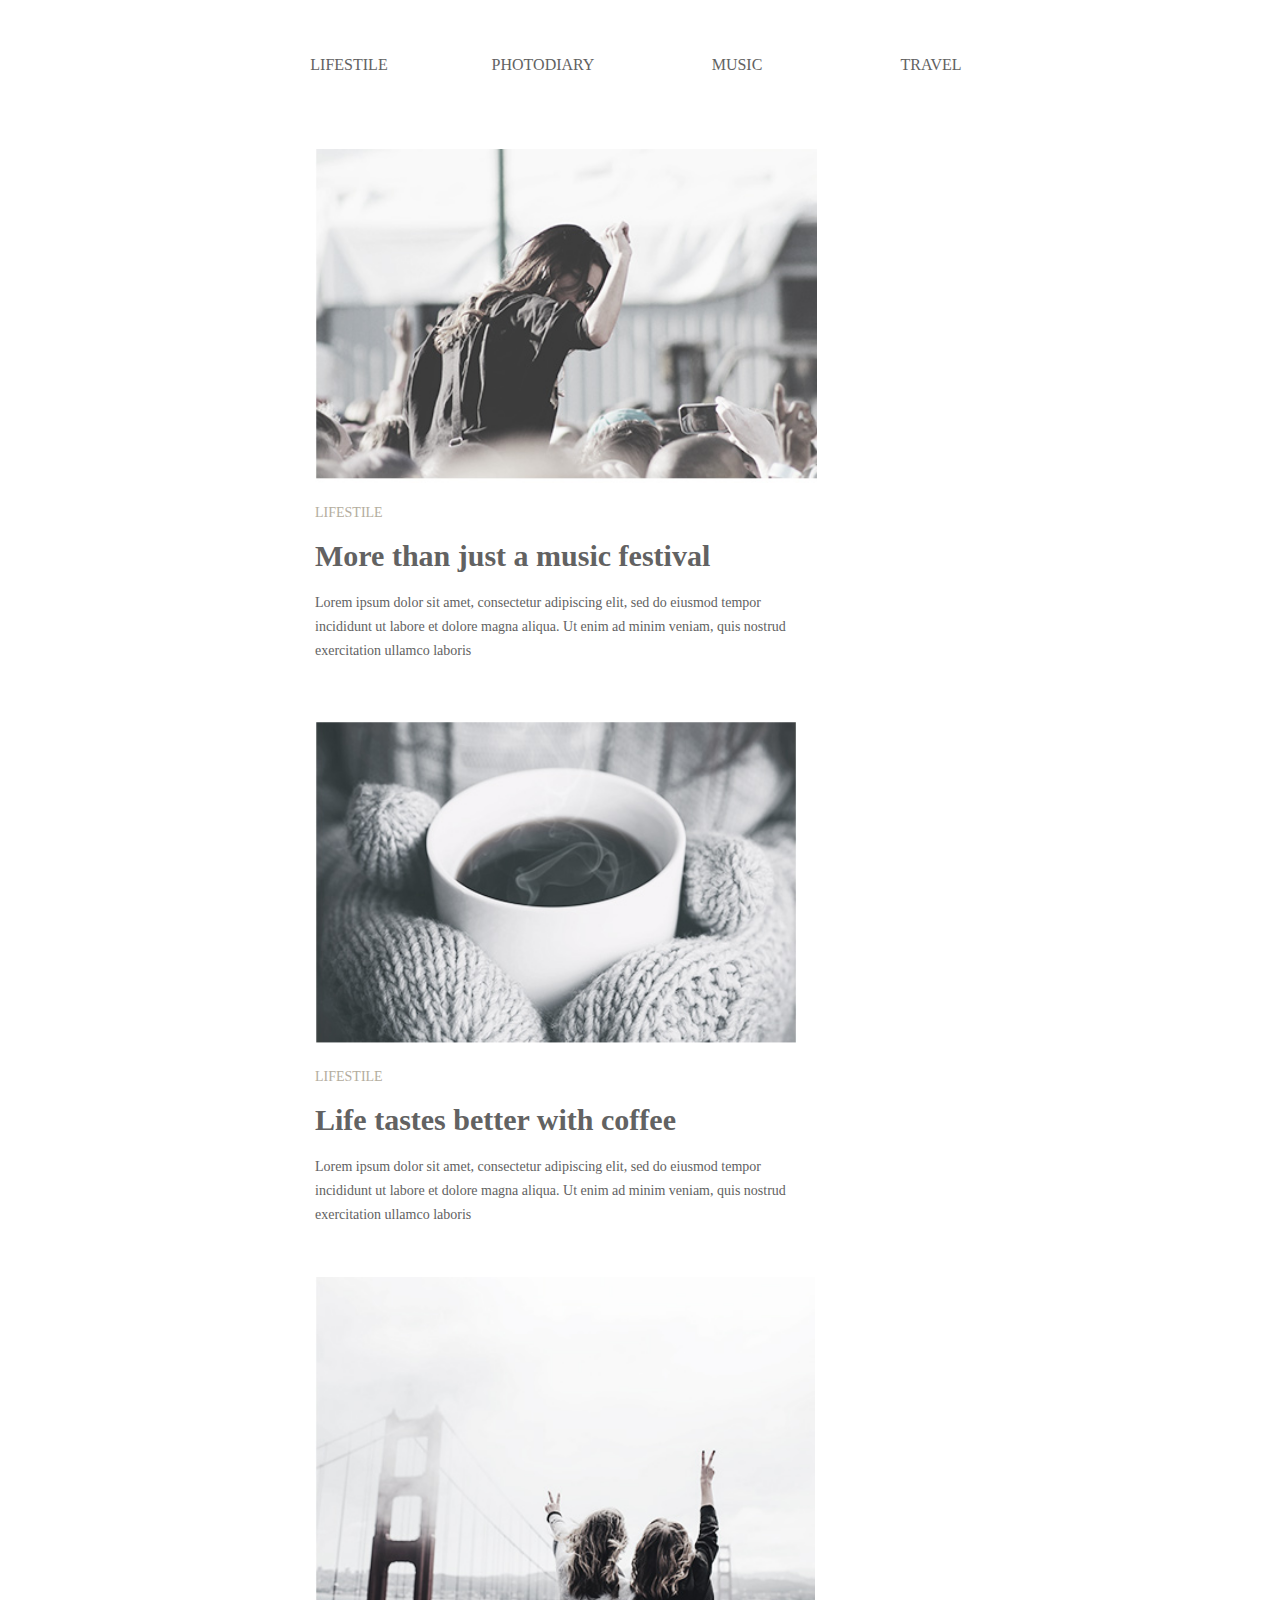
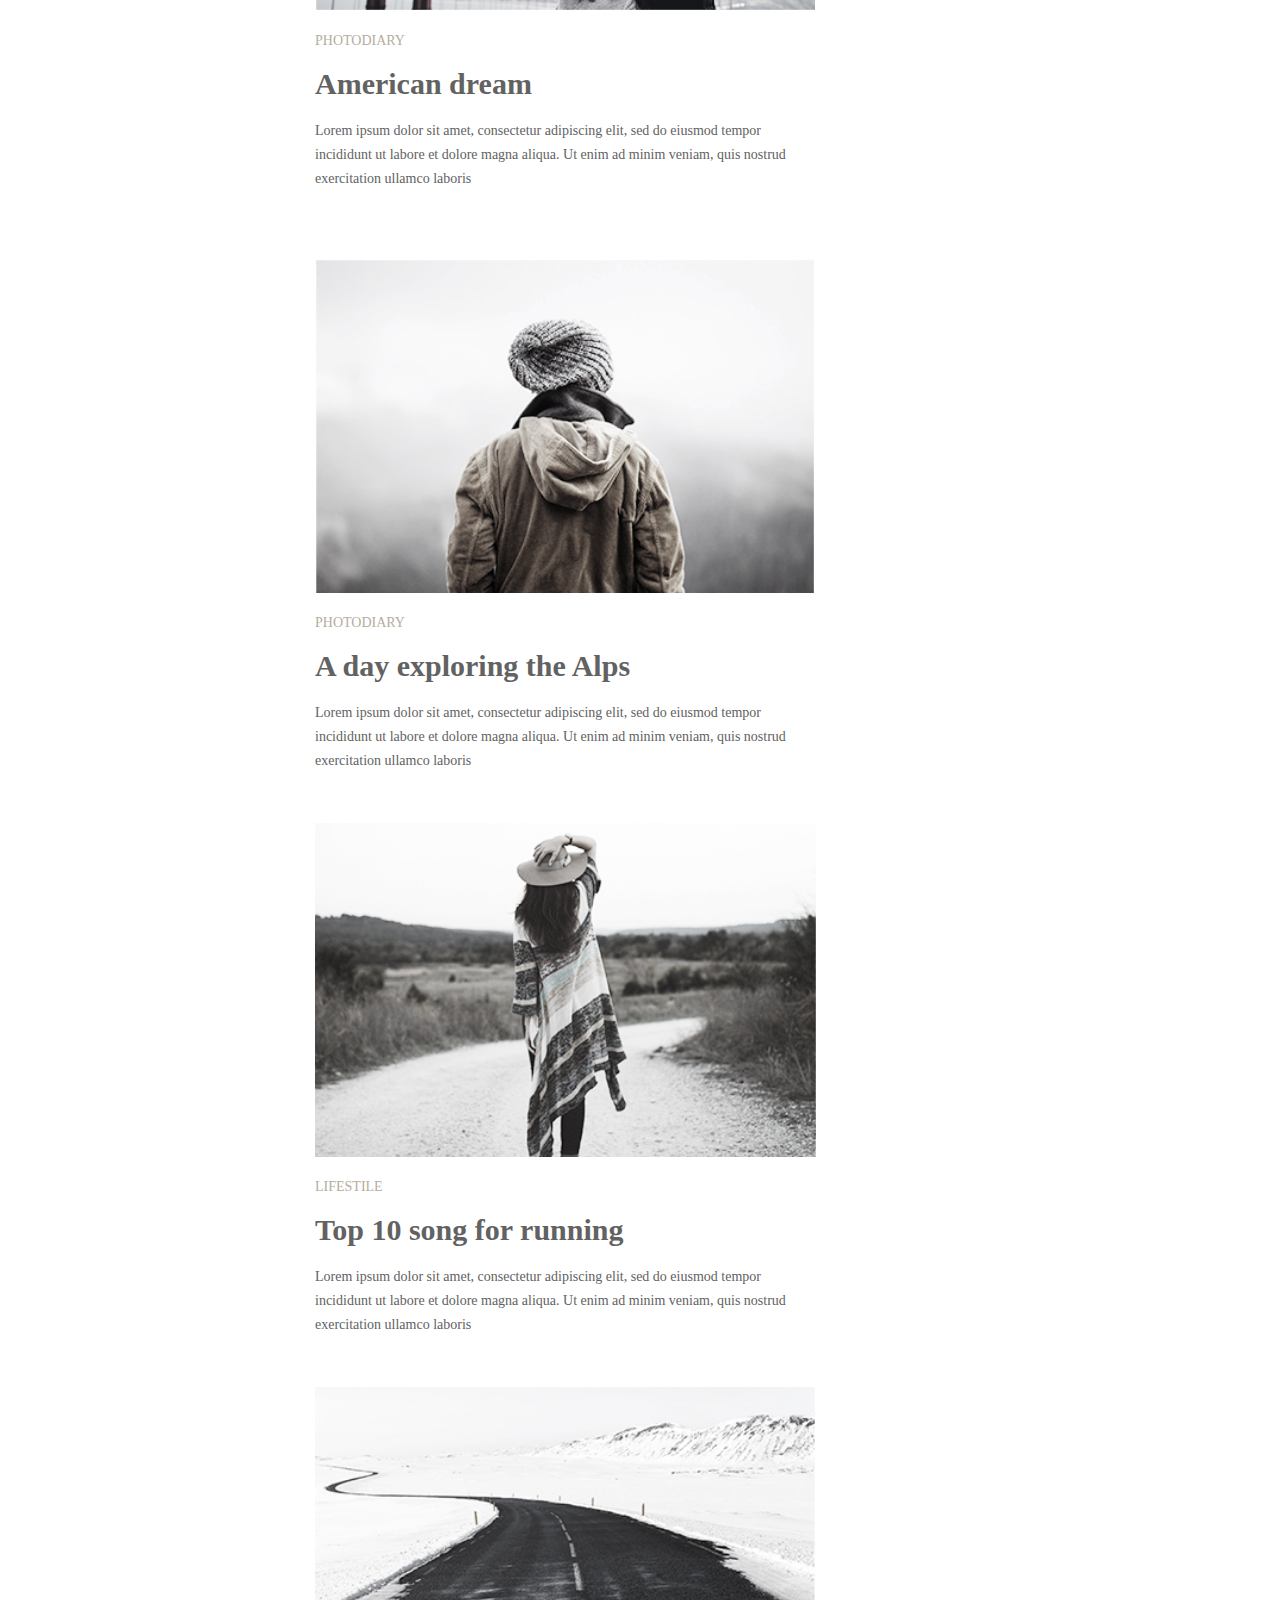
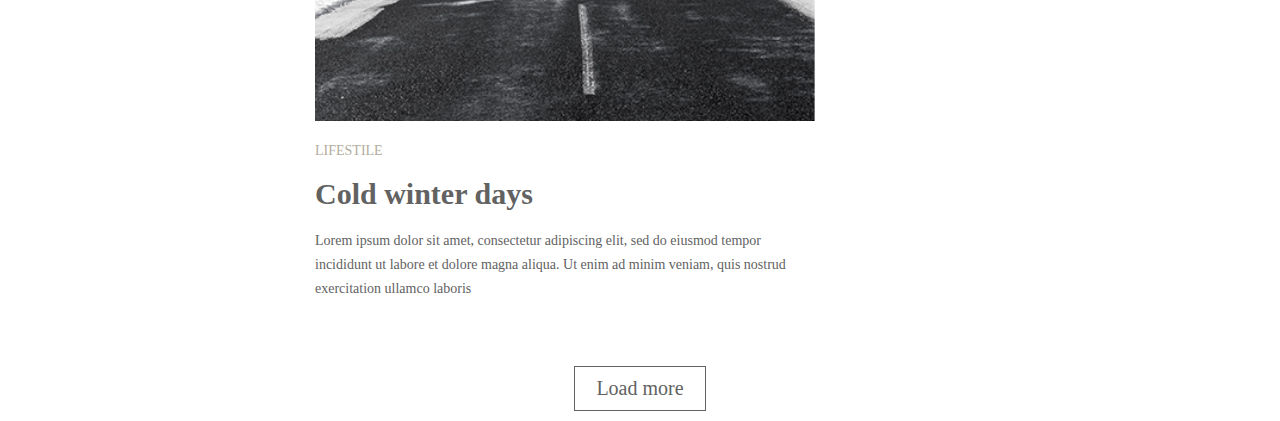
==== index.html @ 0205db45 "h3" ====
<!DOCTYPE html>
<html lang="en">
  <head>
    <meta charset="UTF-8" />
    <meta name="viewport" content="width=device-width, initial-scale=1.0" />
    <title>homework-01</title>
    <link rel="stylesheet" href="./css/stile.css" />
  </head>

  <body>
    <br />
    <br />
    <header>
      <center>
        <div class="ssilki">
          <a href="#">LIFESTILE</a>
        </div>
        <div class="ssilki">
          <a href="#">PHOTODIARY</a>
        </div>
        <div class="ssilki">
          <a href="#">
            MUSIC
          </a>
        </div>
        <div class="ssilki">
          <a href="#">TRAVEL</a>
        </div>
      </center>
    </header>

    <main>
      <section>
        <div>
          <img src="img/1.jpg" height="334" alt="быть выше всех" />
          <br />
          <title>быть выше всех</title>
          <br />
          <p class="Lifestyle">LIFESTILE</p>
          <br />
          <h4>
            More than just a music festival
          </h4>
          <br />
          <p class="Lorem_ipsum_dolor_sit_amet__consectetur_adipisi">
            Lorem ipsum dolor sit amet, consectetur adipiscing elit, sed do
            eiusmod tempor incididunt ut labore et dolore magna aliqua. Ut enim
            ad minim veniam, quis nostrud exercitation ullamco laboris
          </p>
        </div>
        <div>
          <img src="img/2.jpg" height="334" alt="чашечка горячего кофе" />
          <br /><title>
            чашечка горячего кофе
          </title>
          <br />
          <p class="Lifestyle">LIFESTILE</p>
          <br />
          <h4>Life tastes better with coffee</h4>
          <br />
          <p class="Lorem_ipsum_dolor_sit_amet__consectetur_adipisi">
            Lorem ipsum dolor sit amet, consectetur adipiscing elit, sed do
            eiusmod tempor incididunt ut labore et dolore magna aliqua. Ut enim
            ad minim veniam, quis nostrud exercitation ullamco laboris
          </p>
        </div>
      </section>
      <section>
        <div>
          <img src="img/3.jpg" height="334" alt="девушки у моста" />
          <br /><title>
            девушки у моста
          </title>
          <br />
          <p class="Lifestyle">PHOTODIARY</p>

          <br />
          <h4>American dream</h4>
          <br />
          <p class="Lorem_ipsum_dolor_sit_amet__consectetur_adipisi">
            Lorem ipsum dolor sit amet, consectetur adipiscing elit, sed do
            eiusmod tempor incididunt ut labore et dolore magna aliqua. Ut enim
            ad minim veniam, quis nostrud exercitation ullamco laboris
          </p>
        </div>
        <div>
          <br /><img
            src="img/4.jpg"
            height="334"
            alt="повернусь к вам спиной"
          /><br />
          <title>
            повернусь к вам спиной</title
          ><br />
          <p class="Lifestyle">PHOTODIARY</p>
          <br />
          <h4>A day exploring the Alps</h4>
          <br />
          <p class="Lorem_ipsum_dolor_sit_amet__consectetur_adipisi">
            Lorem ipsum dolor sit amet, consectetur adipiscing elit, sed do
            eiusmod tempor incididunt ut labore et dolore magna aliqua. Ut enim
            ad minim veniam, quis nostrud exercitation ullamco laboris
          </p>
        </div>
      </section>
      <section>
        <div>
          <img src="img/7.jpg" height="334" alt="девушки у моста" />
          <title>девушка в шляпке</title><br />
          <br />
          <p class="Lifestyle">LIFESTILE</p>
          <br />
          <h4>Top 10 song for running</h4>
          <br />
          <p class="Lorem_ipsum_dolor_sit_amet__consectetur_adipisi">
            Lorem ipsum dolor sit amet, consectetur adipiscing elit, sed do
            eiusmod tempor incididunt ut labore et dolore magna aliqua. Ut enim
            ad minim veniam, quis nostrud exercitation ullamco laboris
          </p>
        </div>
        <div>
          <img
            src="img/8.jpg"
            height="334"
            alt="повернусь к вам спиной"
          /><br />
          <title>
            извилистая дорога
          </title>
          <br />
          <p class="Lifestyle">LIFESTILE</p>
          <br />
          <h4>Cold winter days</h4>
          <br />
          <p class="Lorem_ipsum_dolor_sit_amet__consectetur_adipisi">
            Lorem ipsum dolor sit amet, consectetur adipiscing elit, sed do
            eiusmod tempor incididunt ut labore et dolore magna aliqua. Ut enim
            ad minim veniam, quis nostrud exercitation ullamco laboris
          </p>
        </div>
      </section>
    </main>

    <footer>
      <center>
        <div class="box">
          <a href="http://127.0.0.1:5500/" target="_blank">Load more</a>
        </div>
      </center>
    </footer>
  </body>
</html>
---- css/stile.css ----
* {
  margin: 0;
  padding: 0;
  font-size: 100%;
}
div {
  display: inline-block;
  padding: 15px;
  width: 500px;
  margin: 10px;
     }

.box {
  font-size: 20px;
  font-family: "Playfair Display";
  color: rgb(98, 98, 98);
  border-width: 1px;
  width: 110px;
    border-style: solid;
 text-decoration: none;
 padding: 10px;
}

}
.ssilki blue {
  font-size: 14px;
  font-family: "Playfair Display";
  color: rgb(98, 98, 98);
}

.ssilki {
  width: 150px;
  font-family: "Playfair Display";
   padding: 10px;
}

a {
  display: inline-block; 
  text-decoration: none; 
  color: rgb(98, 98, 98);
}
a:hover {
   color: blue; 
}

h4 {
  font-size: 30px;
  font-family: "Playfair Display";
  color: rgb(98, 98, 98);
  
}
.Lorem_ipsum_dolor_sit_amet__consectetur_adipisi {
  font-size: 14px;
  font-family: "Playfair Display-Regular";
  color: rgb(98, 98, 98);
  line-height: 1.714;
  text-align: left;
}
.Lifestyle {
  font-size: 14px;
  font-family: "Ubuntu";
  color: rgb(180, 173, 158);
  text-transform: uppercase;
   }
main {
 padding:  30px 290px;
 
}
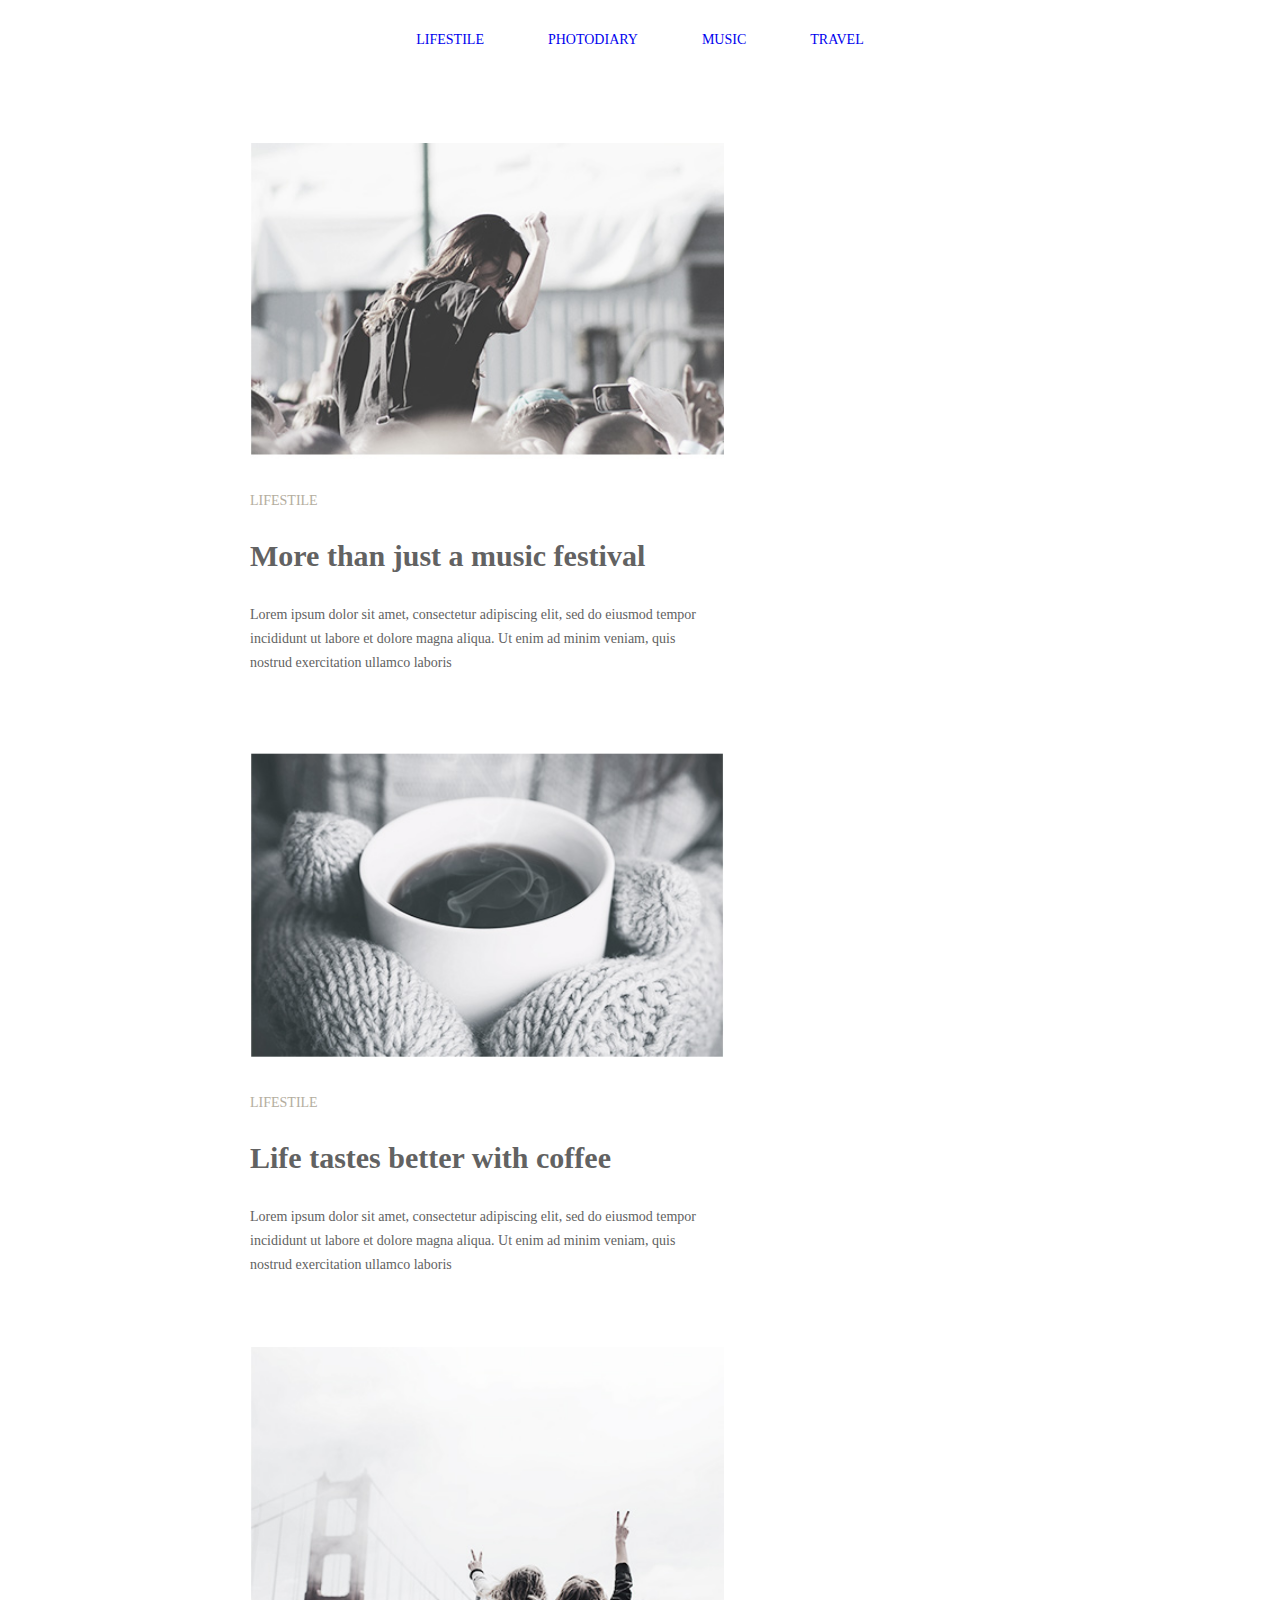
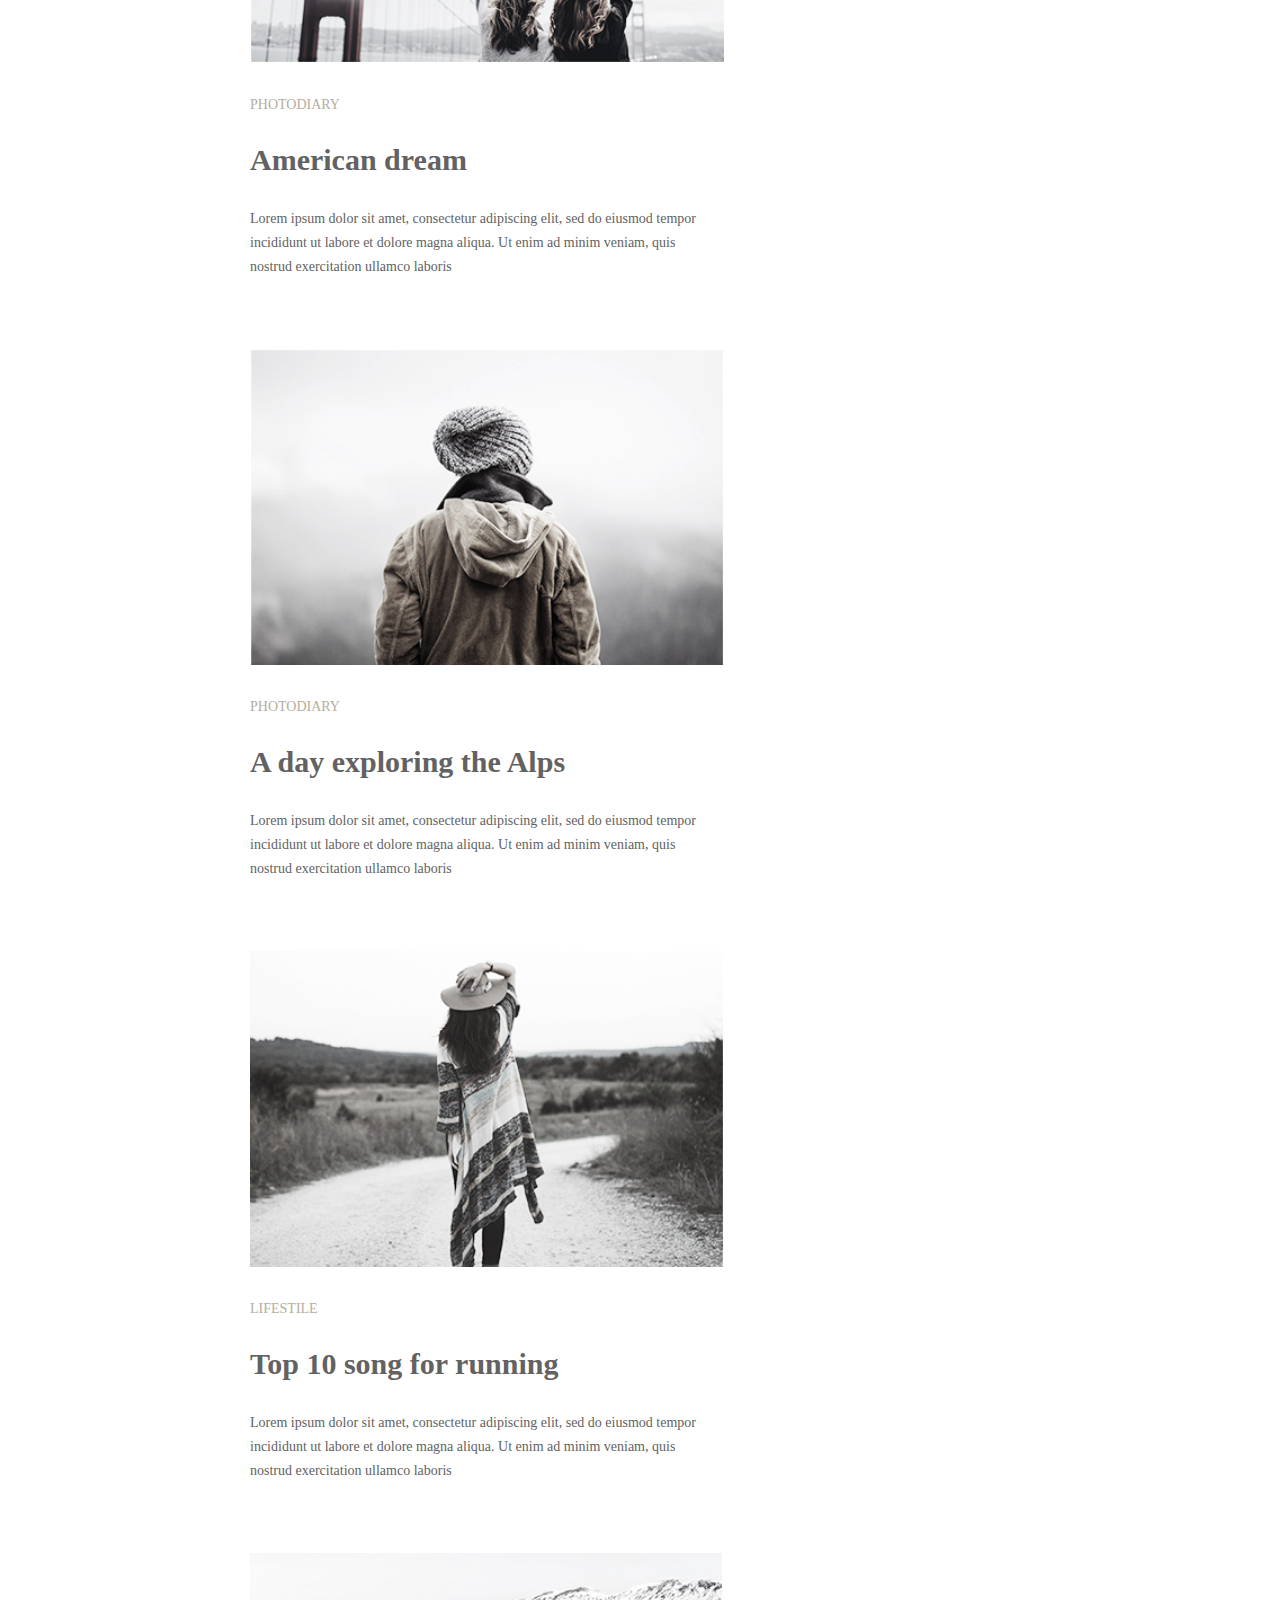
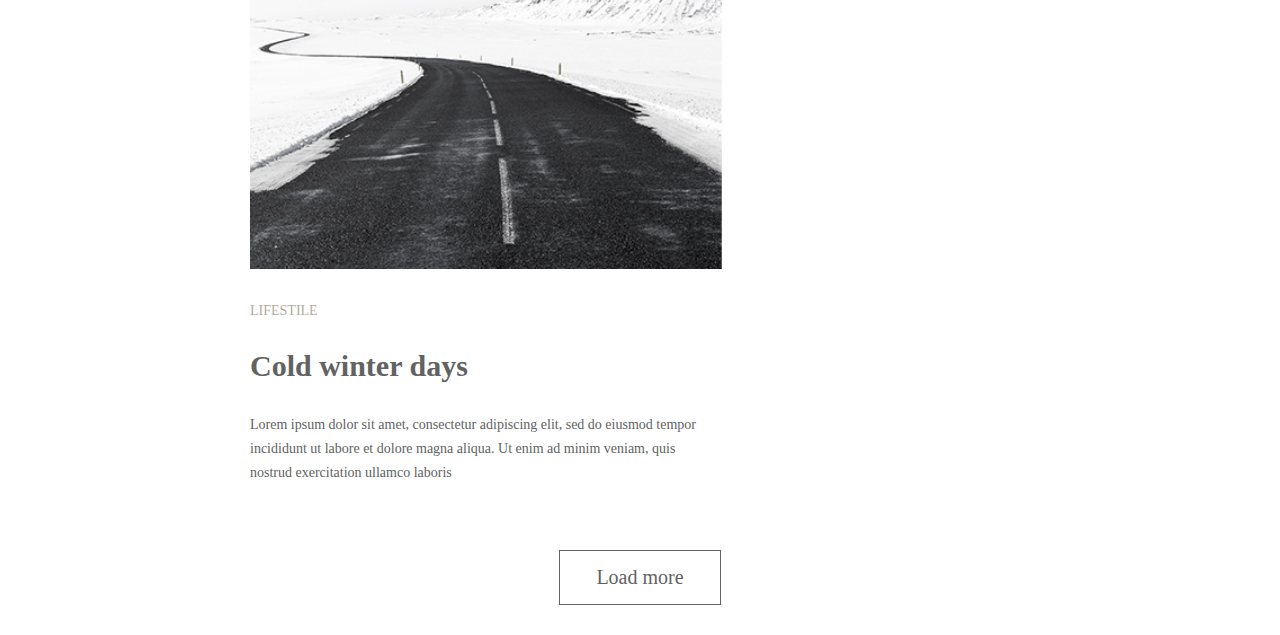
==== commit 1fc39d73: "h3" ====
--- a/index.html
+++ b/index.html
@@ -3,62 +3,63 @@
   <head>
     <meta charset="UTF-8" />
     <meta name="viewport" content="width=device-width, initial-scale=1.0" />
-    <title>homework-01</title>
+    <title>homework-03</title>
     <link rel="stylesheet" href="./css/stile.css" />
   </head>
 
   <body>
-    <br />
-    <br />
     <header>
-      <center>
-        <div class="ssilki">
-          <a href="#">LIFESTILE</a>
-        </div>
-        <div class="ssilki">
-          <a href="#">PHOTODIARY</a>
-        </div>
-        <div class="ssilki">
-          <a href="#">
-            MUSIC
-          </a>
-        </div>
-        <div class="ssilki">
-          <a href="#">TRAVEL</a>
-        </div>
-      </center>
+      <div class="ssilki">
+        <a class= 'nav' href="#">LIFESTILE</a>
+      </div>
+      <div class="ssilki">
+        <a class= 'nav' href="#">PHOTODIARY</a>
+      </div>
+      <div class="ssilki">
+        <a class= 'nav' href="#">
+          MUSIC
+        </a>
+      </div>
+      <div class="ssilki">
+        <a class= 'nav' href="#">TRAVEL</a>
+      </div>
     </header>
 
-    <main>
+    <main class="wraper">
       <section>
+        <div >
+          <img src="img/1.jpg" height="334px" alt="быть выше всех" />
+
+          <title>быть выше всех</title>
+        </div>
+
+        <div><p class="Lifestyle">LIFESTILE</p></div>
         <div>
-          <img src="img/1.jpg" height="334" alt="быть выше всех" />
-          <br />
-          <title>быть выше всех</title>
-          <br />
-          <p class="Lifestyle">LIFESTILE</p>
-          <br />
-          <h4>
+          <h2>
             More than just a music festival
-          </h4>
-          <br />
-          <p class="Lorem_ipsum_dolor_sit_amet__consectetur_adipisi">
+          </h2>
+        </div>
+
+        <div>
+          <p class="Lorem">
             Lorem ipsum dolor sit amet, consectetur adipiscing elit, sed do
             eiusmod tempor incididunt ut labore et dolore magna aliqua. Ut enim
             ad minim veniam, quis nostrud exercitation ullamco laboris
           </p>
-        </div>
-        <div>
+        </div></section>
+        <section><div>
           <img src="img/2.jpg" height="334" alt="чашечка горячего кофе" />
-          <br /><title>
+          <title>
             чашечка горячего кофе
           </title>
-          <br />
-          <p class="Lifestyle">LIFESTILE</p>
-          <br />
-          <h4>Life tastes better with coffee</h4>
-          <br />
-          <p class="Lorem_ipsum_dolor_sit_amet__consectetur_adipisi">
+        </div>
+
+        <div><p class="Lifestyle">LIFESTILE</p></div>
+
+        <div><h2>Life tastes better with coffee</h2></div>
+
+        <div>
+          <p class="Lorem">
             Lorem ipsum dolor sit amet, consectetur adipiscing elit, sed do
             eiusmod tempor incididunt ut labore et dolore magna aliqua. Ut enim
             ad minim veniam, quis nostrud exercitation ullamco laboris
@@ -68,35 +69,33 @@
       <section>
         <div>
           <img src="img/3.jpg" height="334" alt="девушки у моста" />
-          <br /><title>
+          <title>
             девушки у моста
           </title>
-          <br />
-          <p class="Lifestyle">PHOTODIARY</p>
+        </div>
 
-          <br />
-          <h4>American dream</h4>
-          <br />
-          <p class="Lorem_ipsum_dolor_sit_amet__consectetur_adipisi">
+        <div><p class="Lifestyle">PHOTODIARY</p></div>
+        <div><h2>American dream</h2></div>
+
+        <div>
+          <p class="Lorem">
             Lorem ipsum dolor sit amet, consectetur adipiscing elit, sed do
             eiusmod tempor incididunt ut labore et dolore magna aliqua. Ut enim
             ad minim veniam, quis nostrud exercitation ullamco laboris
           </p>
+        </div></section>
+        <section><div>
+          <img src="img/4.jpg" height="334" alt="повернусь к вам спиной" />
+          <title>
+            повернусь к вам спиной
+          </title>
         </div>
+        <div><p class="Lifestyle">PHOTODIARY</p></div>
+
+        <div><h2>A day exploring the Alps</h2></div>
+
         <div>
-          <br /><img
-            src="img/4.jpg"
-            height="334"
-            alt="повернусь к вам спиной"
-          /><br />
-          <title>
-            повернусь к вам спиной</title
-          ><br />
-          <p class="Lifestyle">PHOTODIARY</p>
-          <br />
-          <h4>A day exploring the Alps</h4>
-          <br />
-          <p class="Lorem_ipsum_dolor_sit_amet__consectetur_adipisi">
+          <p class="Lorem">
             Lorem ipsum dolor sit amet, consectetur adipiscing elit, sed do
             eiusmod tempor incididunt ut labore et dolore magna aliqua. Ut enim
             ad minim veniam, quis nostrud exercitation ullamco laboris
@@ -106,33 +105,33 @@
       <section>
         <div>
           <img src="img/7.jpg" height="334" alt="девушки у моста" />
-          <title>девушка в шляпке</title><br />
-          <br />
-          <p class="Lifestyle">LIFESTILE</p>
-          <br />
-          <h4>Top 10 song for running</h4>
-          <br />
-          <p class="Lorem_ipsum_dolor_sit_amet__consectetur_adipisi">
+          <title>девушка в шляпке</title>
+        </div>
+
+        <div><p class="Lifestyle">LIFESTILE</p></div>
+
+        <div><h2>Top 10 song for running</h2></div>
+
+        <div>
+          <p class="Lorem">
             Lorem ipsum dolor sit amet, consectetur adipiscing elit, sed do
             eiusmod tempor incididunt ut labore et dolore magna aliqua. Ut enim
             ad minim veniam, quis nostrud exercitation ullamco laboris
           </p>
-        </div>
-        <div>
-          <img
-            src="img/8.jpg"
-            height="334"
-            alt="повернусь к вам спиной"
-          /><br />
+        </div></section>
+        <section><div>
+          <img src="img/8.jpg" height="334" alt="повернусь к вам спиной" />
           <title>
             извилистая дорога
           </title>
-          <br />
-          <p class="Lifestyle">LIFESTILE</p>
-          <br />
-          <h4>Cold winter days</h4>
-          <br />
-          <p class="Lorem_ipsum_dolor_sit_amet__consectetur_adipisi">
+        </div>
+
+        <div><p class="Lifestyle">LIFESTILE</p></div>
+
+        <div><h2>Cold winter days</h2></div>
+
+        <div>
+          <p class="Lorem">
             Lorem ipsum dolor sit amet, consectetur adipiscing elit, sed do
             eiusmod tempor incididunt ut labore et dolore magna aliqua. Ut enim
             ad minim veniam, quis nostrud exercitation ullamco laboris
@@ -142,11 +141,9 @@
     </main>
 
     <footer>
-      <center>
-        <div class="box">
-          <a href="http://127.0.0.1:5500/" target="_blank">Load more</a>
-        </div>
-      </center>
+      <div class="box">
+        <a class='link'"href" ="http://127.0.0.1:5500/" target="_blank">Load more</a>
+      </div>
     </footer>
   </body>
 </html>
--- a/css/stile.css
+++ b/css/stile.css
@@ -3,67 +3,84 @@
   padding: 0;
   font-size: 100%;
 }
-div {
-  display: inline-block;
+
+  h2 {
+  font-size: 30px;
+  font-family: "PlayfairDisplay";
+  color: rgb(98, 98, 98);
   padding: 15px;
-  width: 500px;
-  margin: 10px;
-     }
+  margin: auto;
+  }
 
-.box {
-  font-size: 20px;
-  font-family: "Playfair Display";
-  color: rgb(98, 98, 98);
-  border-width: 1px;
-  width: 110px;
-    border-style: solid;
- text-decoration: none;
- padding: 10px;
+.Lifestyle {
+padding: 15px;
+margin: auto;
+font-size: 14px;
+font-family: "Ubuntu";
+color: rgb(180, 173, 158);
 }
 
-}
-.ssilki blue {
-  font-size: 14px;
-  font-family: "Playfair Display";
-  color: rgb(98, 98, 98);
+.link {
+display: block;
+width: 100px;
+padding: 15px 30px;
+border: 1px solid rgb(98, 98, 98);
+text-align: center;
+margin: auto;
+font-size: 20px;
+font-family: "PlayfairDisplay";
+color: rgb(98, 98, 98);
 }
 
-.ssilki {
-  width: 150px;
-  font-family: "Playfair Display";
-   padding: 10px;
+footer {
+  margin: 30px;
 }
 
-a {
-  display: inline-block; 
-  text-decoration: none; 
-  color: rgb(98, 98, 98);
-}
-a:hover {
-   color: blue; 
+.nav {
+padding: 10px 30px;
+text-decoration: none;
 }
 
-h4 {
-  font-size: 30px;
-  font-family: "Playfair Display";
-  color: rgb(98, 98, 98);
-  
+header {
+text-align: center;
+padding: 30px 30px;
 }
-.Lorem_ipsum_dolor_sit_amet__consectetur_adipisi {
-  font-size: 14px;
-  font-family: "Playfair Display-Regular";
-  color: rgb(98, 98, 98);
-  line-height: 1.714;
-  text-align: left;
+
+.ssilki {text-align: center;
+margin: auto;
+display: inline-block;
+font-family: "PlayfairDisplay";
+font-size: 14px;
+color: rgb(98, 98, 98);
+ }
+  a:hover {
+color: blue;
 }
-.Lifestyle {
-  font-size: 14px;
-  font-family: "Ubuntu";
-  color: rgb(180, 173, 158);
-  text-transform: uppercase;
-   }
-main {
- padding:  30px 290px;
- 
+
+img {
+width: 474px;
+height: 316px;
+padding: 15px;
+margin: auto;
 }
- +
+.Lorem {
+font-size: 14px;
+font-family: "PlayfairDisplay";
+color: rgb(98, 98, 98);
+line-height: 1.714;
+text-align: left;
+padding: 15px;
+margin: auto;
+}
+
+section {
+display: inline-block;
+width: 500px;
+margin: 20px;
+}
+
+.wraper {
+ margin: 30px 215px 15px; 
+ }
+
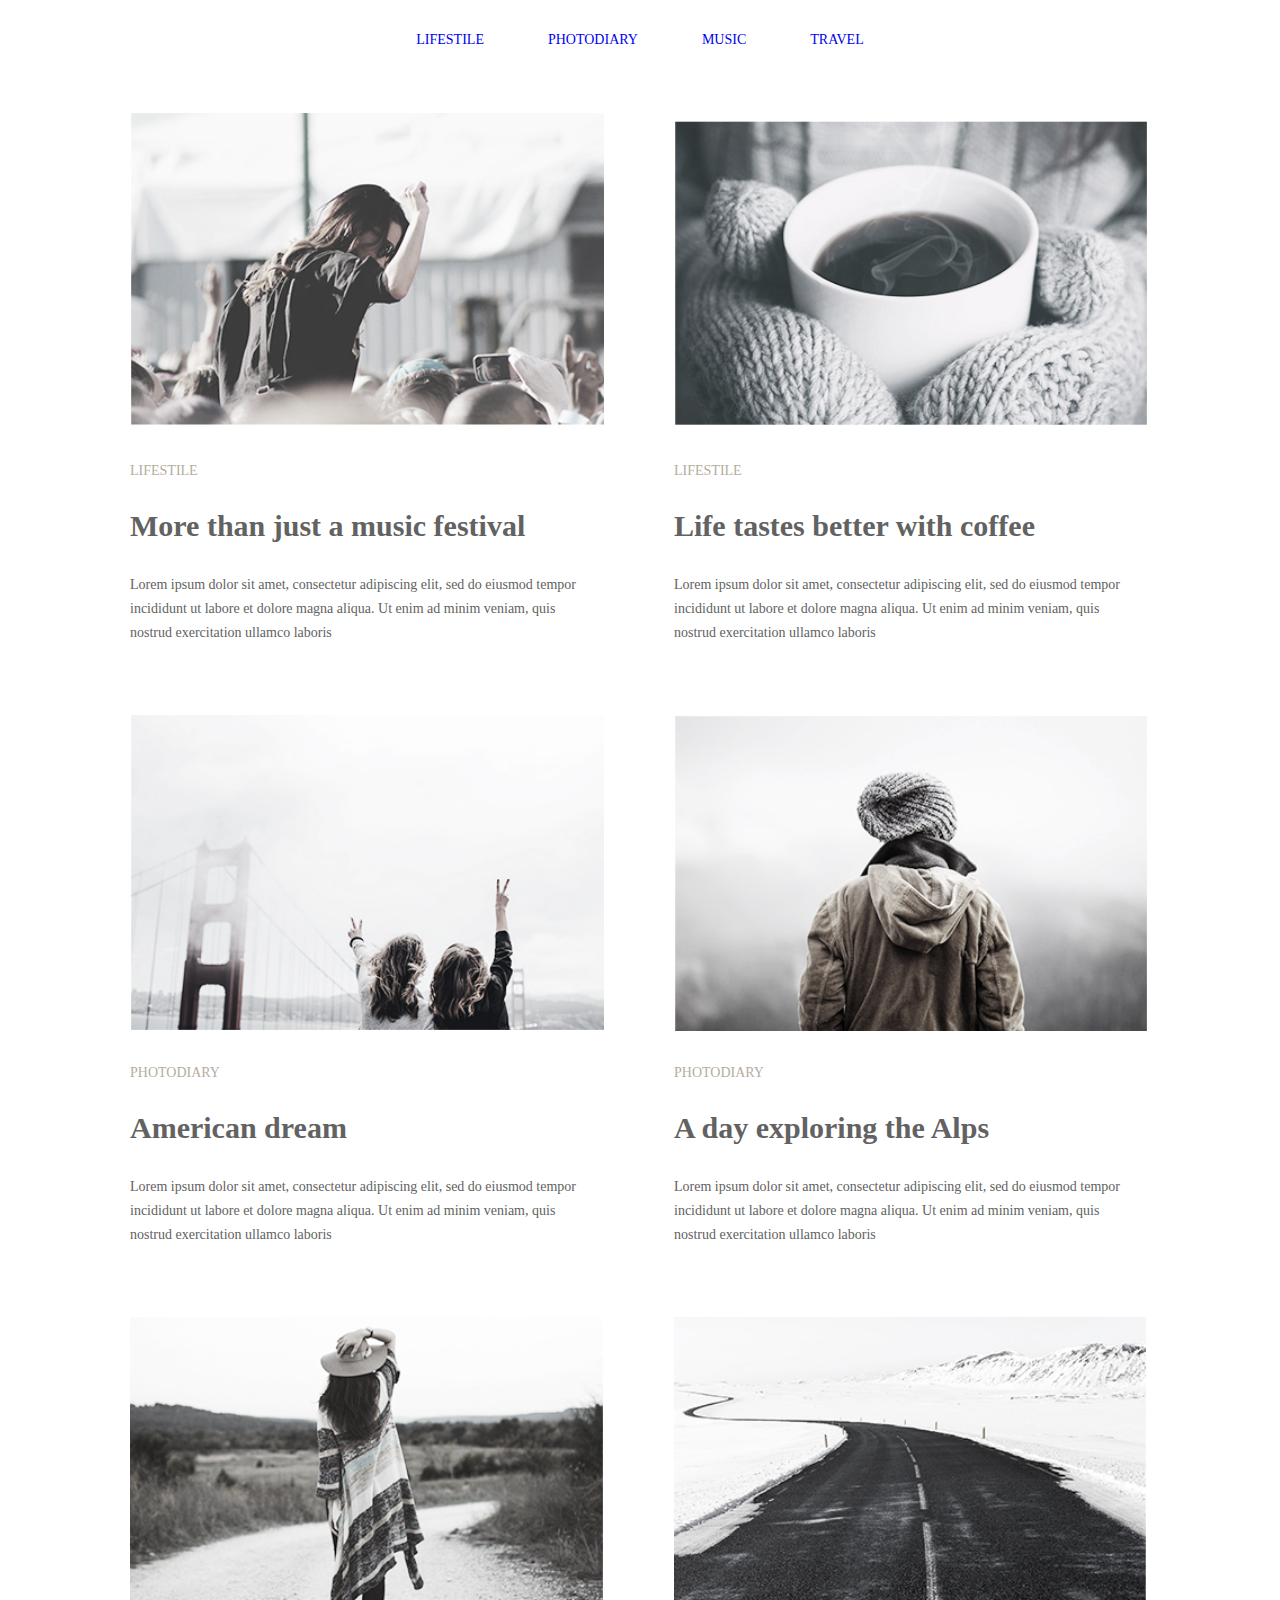
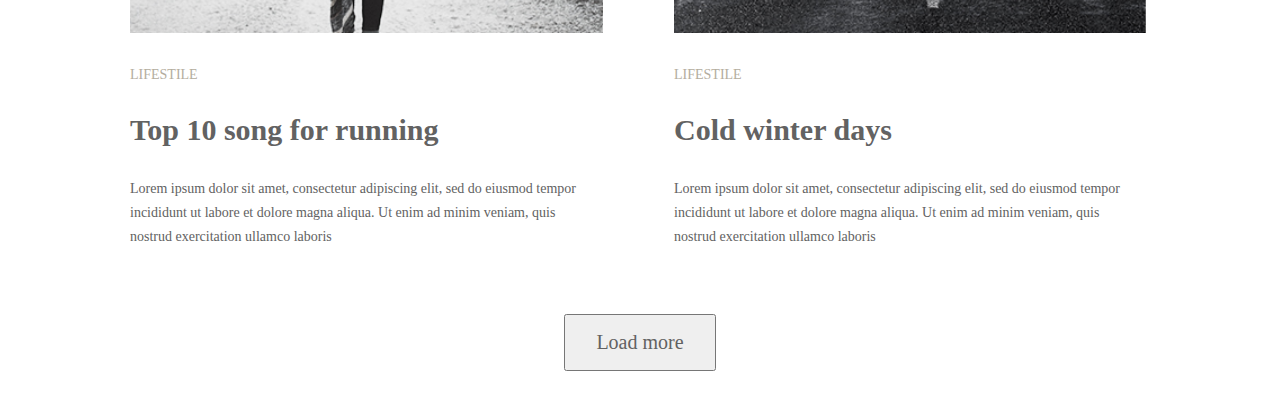
==== commit 977b419b: "h3" ====
--- a/index.html
+++ b/index.html
@@ -10,18 +10,16 @@
   <body>
     <header>
       <div class="ssilki">
-        <a class= 'nav' href="#">LIFESTILE</a>
+        <a class= 'nav' href="http://127.0.0.1:5500/task_1.html" target= 'blank' >LIFESTILE</a>
       </div>
       <div class="ssilki">
-        <a class= 'nav' href="#">PHOTODIARY</a>
+        <a class= 'nav' href="http://127.0.0.1:5500/task_2.html" target= 'blank'>PHOTODIARY</a>
       </div>
       <div class="ssilki">
-        <a class= 'nav' href="#">
-          MUSIC
-        </a>
+        <a class= 'nav' href="http://127.0.0.1:5500/task_3.html" target= 'blank'>MUSIC</a>
       </div>
       <div class="ssilki">
-        <a class= 'nav' href="#">TRAVEL</a>
+        <a class= 'nav' href="#"target= 'blank'>TRAVEL</a>
       </div>
     </header>
 
@@ -141,8 +139,8 @@
     </main>
 
     <footer>
-      <div class="box">
-        <a class='link'"href" ="http://127.0.0.1:5500/" target="_blank">Load more</a>
+      <div >
+        <button class='link'"href" ="http://127.0.0.1:5500/" target="_blank">Load more</button>
       </div>
     </footer>
   </body>
--- a/css/stile.css
+++ b/css/stile.css
@@ -4,32 +4,30 @@
   font-size: 100%;
 }
 
-  h2 {
+h2 {
   font-size: 30px;
   font-family: "PlayfairDisplay";
   color: rgb(98, 98, 98);
   padding: 15px;
   margin: auto;
-  }
+}
 
 .Lifestyle {
-padding: 15px;
-margin: auto;
-font-size: 14px;
-font-family: "Ubuntu";
-color: rgb(180, 173, 158);
+  padding: 15px;
+  margin: auto;
+  font-size: 14px;
+  font-family: "Ubuntu";
+  color: rgb(180, 173, 158);
 }
 
 .link {
-display: block;
-width: 100px;
-padding: 15px 30px;
-border: 1px solid rgb(98, 98, 98);
-text-align: center;
-margin: auto;
-font-size: 20px;
-font-family: "PlayfairDisplay";
-color: rgb(98, 98, 98);
+  display: block;
+  padding: 15px 30px;
+  text-align: center;
+  margin: auto;
+  font-size: 20px;
+  font-family: "PlayfairDisplay";
+  color: rgb(98, 98, 98);
 }
 
 footer {
@@ -37,50 +35,73 @@
 }
 
 .nav {
-padding: 10px 30px;
-text-decoration: none;
+  padding: 10px 30px;
+  text-decoration: none;
 }
 
 header {
-text-align: center;
-padding: 30px 30px;
+  text-align: center;
+  padding: 30px 30px;
 }
 
-.ssilki {text-align: center;
-margin: auto;
-display: inline-block;
-font-family: "PlayfairDisplay";
-font-size: 14px;
-color: rgb(98, 98, 98);
- }
-  a:hover {
-color: blue;
+.ssilki {
+  text-align: center;
+  margin: auto;
+  display: inline-block;
+  font-family: "PlayfairDisplay";
+  font-size: 14px;
+  color: rgb(98, 98, 98);
+}
+a:hover {
+  color: #03a9f4;
 }
 
 img {
-width: 474px;
-height: 316px;
-padding: 15px;
-margin: auto;
+  width: 474px;
+  height: 316px;
+  padding: 15px;
+  margin: auto;
 }
 
 .Lorem {
-font-size: 14px;
-font-family: "PlayfairDisplay";
-color: rgb(98, 98, 98);
-line-height: 1.714;
-text-align: left;
-padding: 15px;
-margin: auto;
+  font-size: 14px;
+  font-family: "PlayfairDisplay";
+  color: rgb(98, 98, 98);
+  line-height: 1.714;
+  text-align: left;
+  padding: 15px;
+  margin: auto;
 }
 
 section {
-display: inline-block;
-width: 500px;
-margin: 20px;
+  display: inline-block;
+  width: 500px;
+  margin: 20px;
 }
 
 .wraper {
- margin: 30px 215px 15px; 
- }
+  width: 1090px;
+  margin-left: auto;
+  margin-right: auto;
+}
 
+.header {
+  text-align: center;
+  padding: 30px 30px;
+}
+.task_1 {
+  font-size: 20px;
+  font-family: "Ubuntu";
+  padding: 60px 50px;
+  transform: scale(0.3);
+  transition: 0.5s all;
+}
+.task_1:hover {
+  color: #f36bff;
+  border: 3px solid #65d3ff;
+  padding: 15px 30px;
+  font-size: 25px;
+  transform: rotate(45deg) scale(0.3);
+  background-color: #fcffa1;
+  border-radius: 60%;
+}
